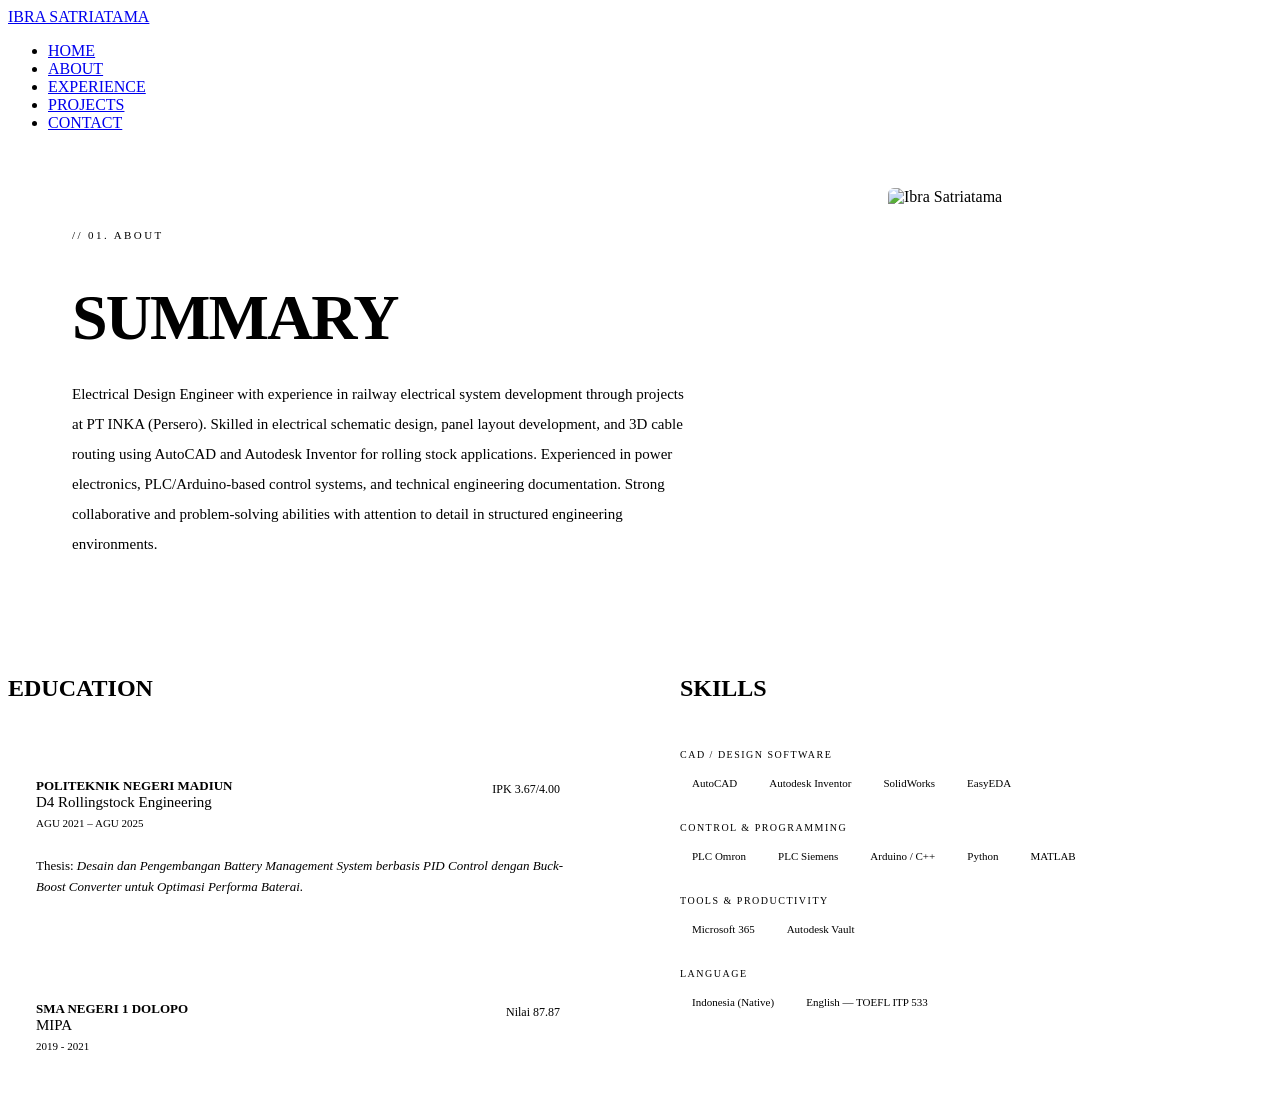
==== about.html @ ccbceba5 "Add files via upload" ====
<!DOCTYPE html>
<html lang="id">
<head>
<meta charset="UTF-8">
<meta name="viewport" content="width=device-width, initial-scale=1.0">
<title>About — Ibra Satriatama</title>
<link rel="stylesheet" href="css/style.css">
<style>
/* ───────── HERO ───────── */
.about-hero {
  padding: 40px 64px 40px;
  border-bottom: 1px solid var(--border);
  background: var(--bg2);
}

.about-hero-inner {
  display: grid;
  grid-template-columns: minmax(0, 640px) 320px;
  justify-content: space-between;
  align-items: center;
  gap: 56px;
}

/* ───────── TEXT ───────── */
.about-hero-text .page-tag {
  font-family: var(--mono);
  font-size: 11px;
  letter-spacing: 0.22em;
  color: var(--accent);
  margin-bottom: 18px;
}

.about-hero-text h1 {
  font-family: var(--mono);
  font-size: clamp(42px, 5vw, 68px);
  line-height: 1.05;
  font-weight: 700;
  margin-bottom: 28px;
  letter-spacing: -0.03em;
}

.about-hero-text p {
  font-size: 15px;
  line-height: 2;
  color: var(--text2);
  max-width: 620px;
}

/* ───────── PHOTO ───────── */
.about-photo-wrap {
  width: 100%;
  max-width: 320px;
  justify-self: end;
}

.about-photo {
  width: 100%;
  aspect-ratio: 3/4;
  max-height: 500px;
  background: linear-gradient(
    180deg,
    rgba(255,255,255,0.02),
    rgba(255,255,255,0.01)
  );

  border: 1px solid var(--border);
  border-radius: 6px;
  overflow: hidden;

  display: flex;
  align-items: center;
  justify-content: center;
}

.about-photo img {
  width: 100%;
  height: 100%;
  object-fit: cover;
  display: block;
}

/* ───────── PLACEHOLDER ───────── */
.photo-placeholder {
  display: flex;
  flex-direction: column;
  align-items: center;
  justify-content: center;
  gap: 14px;

  width: 100%;
  height: 100%;

  color: var(--text3);
}

.photo-placeholder svg {
  width: 48px;
  height: 48px;
  stroke: var(--text3);
  fill: none;
  stroke-width: 1;
}

.photo-placeholder p {
  font-family: var(--mono);
  font-size: 11px;
  letter-spacing: 0.12em;
}

/* ───────── RESPONSIVE ───────── */
@media (max-width: 980px) {

  .about-hero {
    padding: 110px 28px 42px;
  }

  .about-hero-inner {
    grid-template-columns: 1fr;
    gap: 48px;
  }

  .about-photo-wrap {
    max-width: 280px;
    justify-self: start;
  }

  .about-hero-text h1 {
    font-size: 48px;
  }

  .about-hero-text p {
    max-width: 100%;
  }
}
  /* ── BIO SECTION ── */
  .bio-grid {
    display: grid;
    grid-template-columns: 1fr 1fr;
    gap: 80px;
    align-items: start;
  }

  .bio-text p { font-size: 15px; color: var(--text2); line-height: 1.85; }
  .bio-text p + p { margin-top: 16px; }

  .bio-text blockquote {
    border-left: 2px solid var(--accent);
    padding-left: 20px;
    margin: 24px 0;
    font-style: italic;
    color: var(--text);
    font-size: 15px;
  }

  /* ── SKILLS ── */
  .skills-block { display: flex; flex-direction: column; gap: 28px; }

  .skill-category {}
  .skill-cat-label {
    font-family: var(--mono);
    font-size: 10px;
    letter-spacing: 0.15em;
    color: var(--accent);
    margin-bottom: 12px;
  }

  .skills-header {
    font-family: var(--mono);
    font-size: 12px;
    letter-spacing: 0.2em;
    color: var(--accent);
    margin-bottom: 10px;
  }

  .skill-pills {
    display: flex;
    flex-wrap: wrap;
    gap: 8px;
  }

  .skill-pill {
    font-family: var(--mono);
    font-size: 11px;
    padding: 5px 12px;
    border-radius: 2px;
    background: var(--bg3);
    border: 1px solid var(--border);
    color: var(--text2);
    transition: all 0.2s;
    cursor: default;
  }
  .skill-pill:hover {
    border-color: var(--border2);
    color: var(--accent);
    background: rgba(0,212,170,0.06);
  }

  /* ── EDUCATION ── */
  .edu-card {
    background: var(--bg3);
    border: 1px solid var(--border);
    border-radius: 4px;
    padding: 28px;
    margin: 48px auto 0;
  }
  .edu-card-top {
    display: flex;
    justify-content: space-between;
    align-items: flex-start;
    gap: 16px;
    margin-bottom: 12px;
  }
  .edu-school { font-family: var(--mono); font-size: 13px; font-weight: 700; color: var(--accent); }
  .edu-degree { font-size: 15px; font-weight: 500; margin-bottom: 6px; }
  .edu-gpa {
    font-family: var(--mono);
    font-size: 12px;
    color: var(--text2);
    background: var(--bg2);
    border: 1px solid var(--border);
    padding: 4px 12px;
    border-radius: 2px;
    white-space: nowrap;
  }
  .edu-period { font-family: var(--mono); font-size: 11px; color: var(--text3); margin-bottom: 14px; }
  .edu-thesis { font-size: 13px; color: var(--text2); line-height: 1.65; }
  .edu-thesis span { color: var(--text); font-style: italic; }

  .bg-alt { background: var(--bg2); border-top: 1px solid var(--border); border-bottom: 1px solid var(--border); }

  @media (max-width: 900px) {
    .about-hero-inner { grid-template-columns: 1fr; }
    .about-photo-wrap { max-width: 240px; }
    .bio-grid { grid-template-columns: 1fr; gap: 48px; }
    .about-hero { padding: 90px 24px 0; }
  }
</style>
</head>
<body>
<nav>
  <a class="nav-logo" href="index.html">IBRA SATRIATAMA</a>
  <ul class="nav-links">
    <li><a href="index.html">HOME</a></li>
    <li><a href="about.html">ABOUT</a></li>
    <li><a href="experience.html">EXPERIENCE</a></li>
    <li><a href="projects.html">PROJECTS</a></li>
    <li><a href="contact.html">CONTACT</a></li>
  </ul>
</nav>

<div class="page">

  <!-- HEADER + PHOTO -->
  <div class="about-hero">
    <div class="about-hero-inner">
      <div class="about-hero-text reveal">
        <div class="page-tag">// 01. ABOUT</div>
        <h1>SUMMARY</h1>
        <p>
          Electrical Design Engineer with experience in railway electrical system development through projects at PT INKA 
          (Persero). Skilled in electrical schematic design, panel layout development, and 3D cable routing using AutoCAD and 
          Autodesk Inventor for rolling stock applications. Experienced in power electronics, PLC/Arduino-based control systems, 
          and technical engineering documentation. Strong collaborative and problem-solving abilities with attention to detail in 
          structured engineering environments.  
        </p>
      </div>
      <div class="about-photo-wrap reveal">
        <div class="about-photo">
          <!--
            CARA PASANG FOTO:
            Ganti blok di bawah dengan:
            <img src="images/profile.jpg" alt="Ibra Satriatama">
          -->
          <div class="photo-placeholder">
            <img src="images/profile.jpg" alt="Ibra Satriatama">
          </div>
        </div>
      </div>
    </div>
  </div>

  <!-- BIO + SKILLS -->
<section class="section">
  <div class="bio-grid">

    <!-- LEFT SIDE -->
    <div class="bio-text reveal">
      <h1>EDUCATION</h1>
      <div class="edu-card">
        <div class="edu-card-top">
          <div>
            <div class="edu-school">POLITEKNIK NEGERI MADIUN</div>
            <div class="edu-degree">D4 Rollingstock Engineering</div>
            <div class="edu-period">AGU 2021 – AGU 2025</div>
          </div>
          <div class="edu-gpa">IPK 3.67/4.00</div>
        </div>

        <div class="edu-thesis">
          Thesis:
          <span>
            Desain dan Pengembangan Battery Management System berbasis PID Control
            dengan Buck-Boost Converter untuk Optimasi Performa Baterai.
          </span>
        </div>
      </div>

      <div class="edu-card">
        <div class="edu-card-top">
          <div>
            <div class="edu-school">SMA NEGERI 1 DOLOPO</div>
            <div class="edu-degree">MIPA</div>
            <div class="edu-period">2019 - 2021</div>
          </div>
          <div class="edu-gpa">Nilai 87.87</div>
        </div>
      </div>

    </div>

    <!-- RIGHT SIDE -->
    <div class="skills-block reveal">
      <h1>SKILLS</h1>
      <div class="skill-category">
        <div class="skill-cat-label">CAD / DESIGN SOFTWARE</div>
        <div class="skill-pills">
          <span class="skill-pill">AutoCAD</span>
          <span class="skill-pill">Autodesk Inventor</span>
          <span class="skill-pill">SolidWorks</span>
          <span class="skill-pill">EasyEDA</span>
        </div>
      </div>

      <div class="skill-category">
        <div class="skill-cat-label">CONTROL & PROGRAMMING</div>
        <div class="skill-pills">
          <span class="skill-pill">PLC Omron</span>
          <span class="skill-pill">PLC Siemens</span>
          <span class="skill-pill">Arduino / C++</span>
          <span class="skill-pill">Python</span>
          <span class="skill-pill">MATLAB</span>
        </div>
      </div>

      <div class="skill-category">
        <div class="skill-cat-label">TOOLS & PRODUCTIVITY</div>
        <div class="skill-pills">
          <span class="skill-pill">Microsoft 365</span>
          <span class="skill-pill">Autodesk Vault</span>
        </div>
      </div>

      <div class="skill-category">
        <div class="skill-cat-label">LANGUAGE</div>
        <div class="skill-pills">
          <span class="skill-pill">Indonesia (Native)</span>
          <span class="skill-pill">English — TOEFL ITP 533</span>
        </div>
      </div>

    </div>

  </div>
</section>

</div>

<script src="js/main.js"></script>
</body>
</html>
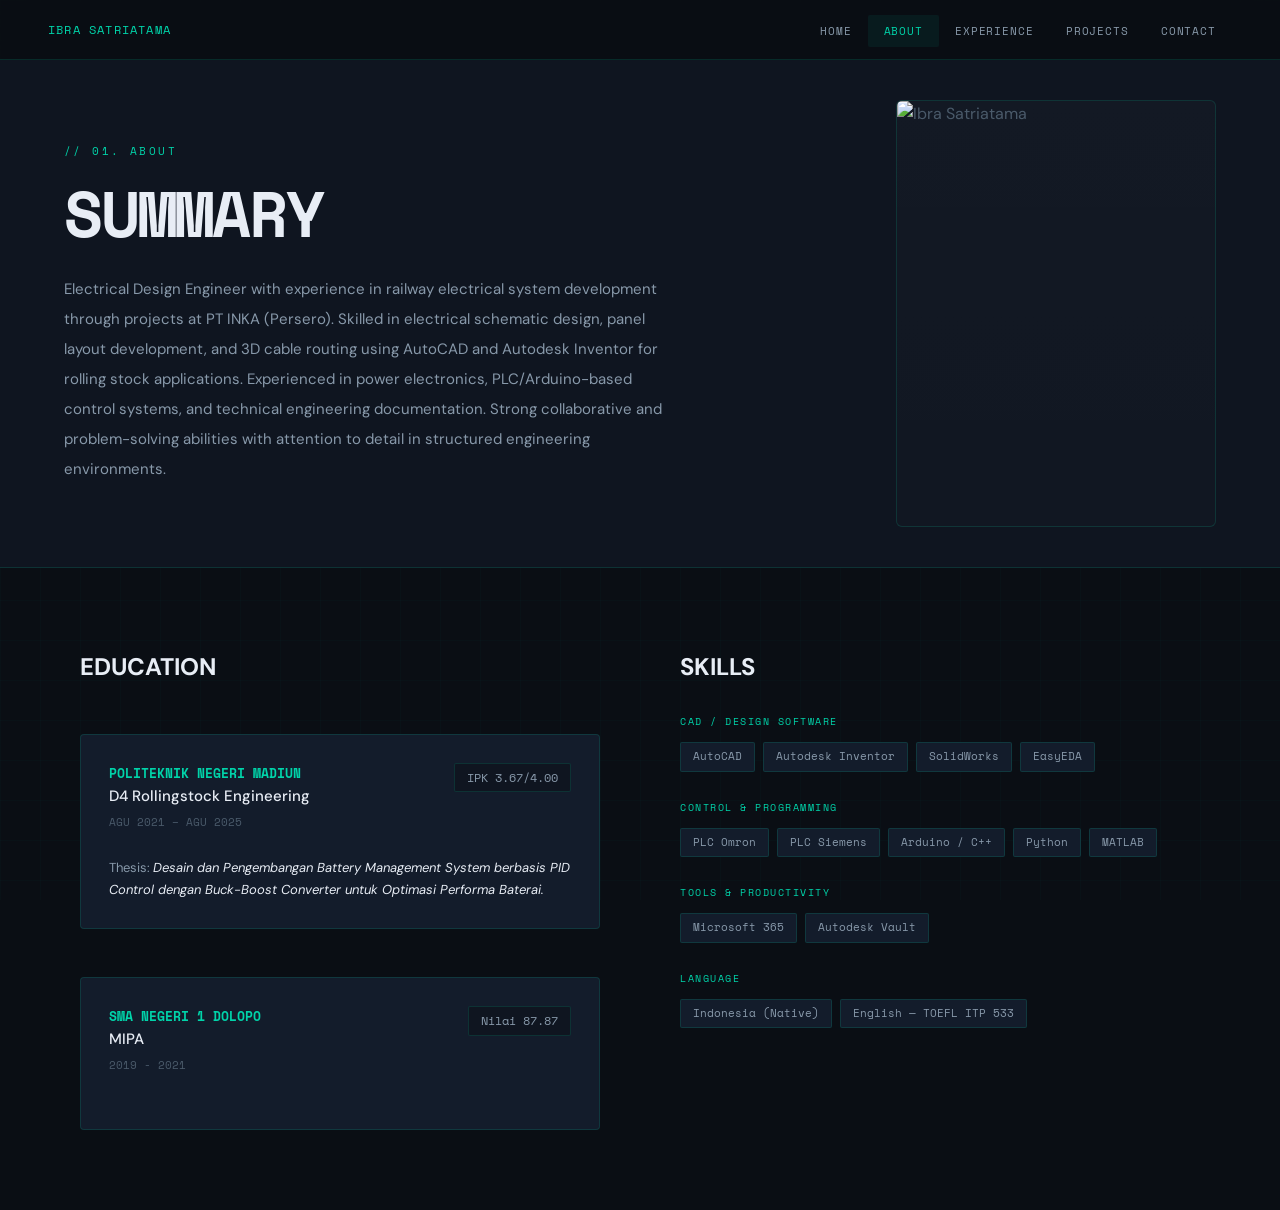
==== commit 380536d6: "Add files via upload" ====
--- a/about.html
+++ b/about.html
@@ -154,8 +154,6 @@
 
   /* ── SKILLS ── */
   .skills-block { display: flex; flex-direction: column; gap: 28px; }
-
-  .skill-category {}
   .skill-cat-label {
     font-family: var(--mono);
     font-size: 10px;
@@ -272,7 +270,7 @@
             <img src="images/profile.jpg" alt="Ibra Satriatama">
           -->
           <div class="photo-placeholder">
-            <img src="images/profile.jpg" alt="Ibra Satriatama">
+            <img src="images/profile.JPG" alt="Ibra Satriatama">
           </div>
         </div>
       </div>
--- a/css/style.css
+++ b/css/style.css
@@ -0,0 +1,182 @@
+@import url('https://fonts.googleapis.com/css2?family=Space+Mono:wght@400;700&family=DM+Sans:ital,wght@0,300;0,400;0,500;0,600;1,300&display=swap');
+
+:root {
+  --bg:      #0a0e14;
+  --bg2:     #0f1520;
+  --bg3:     #131c2b;
+  --bg4:     #1a2436;
+  --accent:  #00d4aa;
+  --accent2: #0088ff;
+  --accent3: #ff6b35;
+  --text:    #e8edf5;
+  --text2:   #8899aa;
+  --text3:   #4a5a6a;
+  --border:  rgba(0,212,170,0.15);
+  --border2: rgba(0,212,170,0.30);
+  --mono: 'Space Mono', monospace;
+  --sans: 'DM Sans', sans-serif;
+}
+
+* { margin: 0; padding: 0; box-sizing: border-box; }
+html { scroll-behavior: smooth; }
+
+body {
+  background: var(--bg);
+  color: var(--text);
+  font-family: var(--sans);
+  font-size: 16px;
+  line-height: 1.6;
+  overflow-x: hidden;
+}
+
+body::before {
+  content: '';
+  position: fixed;
+  inset: 0;
+  background-image:
+    linear-gradient(rgba(0,212,170,0.025) 1px, transparent 1px),
+    linear-gradient(90deg, rgba(0,212,170,0.025) 1px, transparent 1px);
+  background-size: 40px 40px;
+  pointer-events: none;
+  z-index: 0;
+}
+
+/* ── NAV ── */
+nav {
+  position: fixed;
+  top: 0; left: 0; right: 0;
+  z-index: 100;
+  padding: 0 48px;
+  height: 60px;
+  display: flex;
+  align-items: center;
+  justify-content: space-between;
+  background: rgba(10,14,20,0.88);
+  backdrop-filter: blur(14px);
+  border-bottom: 1px solid var(--border);
+}
+
+.nav-logo {
+  font-family: var(--mono);
+  font-size: 12px;
+  color: var(--accent);
+  letter-spacing: 0.1em;
+  text-decoration: none;
+}
+
+.nav-links {
+  display: flex;
+  gap: 0;
+  list-style: none;
+}
+
+.nav-links a {
+  font-family: var(--mono);
+  font-size: 11px;
+  color: var(--text2);
+  text-decoration: none;
+  letter-spacing: 0.08em;
+  padding: 8px 16px;
+  border-radius: 2px;
+  transition: color 0.2s, background 0.2s;
+}
+
+.nav-links a:hover,
+.nav-links a.active {
+  color: var(--accent);
+  background: rgba(0,212,170,0.07);
+}
+
+/* ── PAGE WRAPPER ── */
+.page {
+  position: relative;
+  z-index: 1;
+  padding-top: 60px;
+}
+
+/* ── SECTION ── */
+.section {
+  padding: 80px 80px;
+}
+
+.section-label {
+  font-family: var(--mono);
+  font-size: 11px;
+  letter-spacing: 0.2em;
+  color: var(--accent);
+  margin-bottom: 10px;
+}
+
+.section-title {
+  font-family: var(--mono);
+  font-size: clamp(22px, 3vw, 34px);
+  font-weight: 700;
+  margin-bottom: 48px;
+}
+
+/* ── BUTTONS ── */
+.btn {
+  font-family: var(--mono);
+  font-size: 12px;
+  letter-spacing: 0.1em;
+  padding: 11px 26px;
+  border-radius: 2px;
+  cursor: pointer;
+  text-decoration: none;
+  transition: all 0.2s;
+  display: inline-block;
+  border: none;
+}
+
+.btn-primary {
+  background: var(--accent);
+  color: #0a0e14;
+  font-weight: 700;
+}
+.btn-primary:hover { background: #00f0c0; transform: translateY(-2px); }
+
+.btn-outline {
+  background: transparent;
+  color: var(--text2);
+  border: 1px solid rgba(136,153,170,0.3);
+}
+.btn-outline:hover { border-color: var(--accent); color: var(--accent); transform: translateY(-2px); }
+
+/* ── TAGS / PILLS ── */
+.tag {
+  font-family: var(--mono);
+  font-size: 10px;
+  letter-spacing: 0.06em;
+  padding: 3px 9px;
+  border-radius: 2px;
+  background: rgba(0,212,170,0.08);
+  border: 1px solid rgba(0,212,170,0.15);
+  color: var(--accent);
+}
+
+/* ── DIVIDER ── */
+.divider {
+  height: 1px;
+  background: var(--border);
+  margin: 0;
+}
+
+/* ── REVEAL ANIMATION ── */
+.reveal {
+  opacity: 0;
+  transform: translateY(22px);
+  transition: opacity 0.55s ease, transform 0.55s ease;
+}
+.reveal.visible { opacity: 1; transform: none; }
+
+/* ── SCROLLBAR ── */
+::-webkit-scrollbar { width: 4px; }
+::-webkit-scrollbar-track { background: var(--bg); }
+::-webkit-scrollbar-thumb { background: rgba(0,212,170,0.25); border-radius: 2px; }
+
+/* ── MOBILE ── */
+@media (max-width: 768px) {
+  nav { padding: 0 20px; }
+  .nav-links a { padding: 8px 10px; font-size: 10px; }
+  .section { padding: 60px 24px; }
+}
